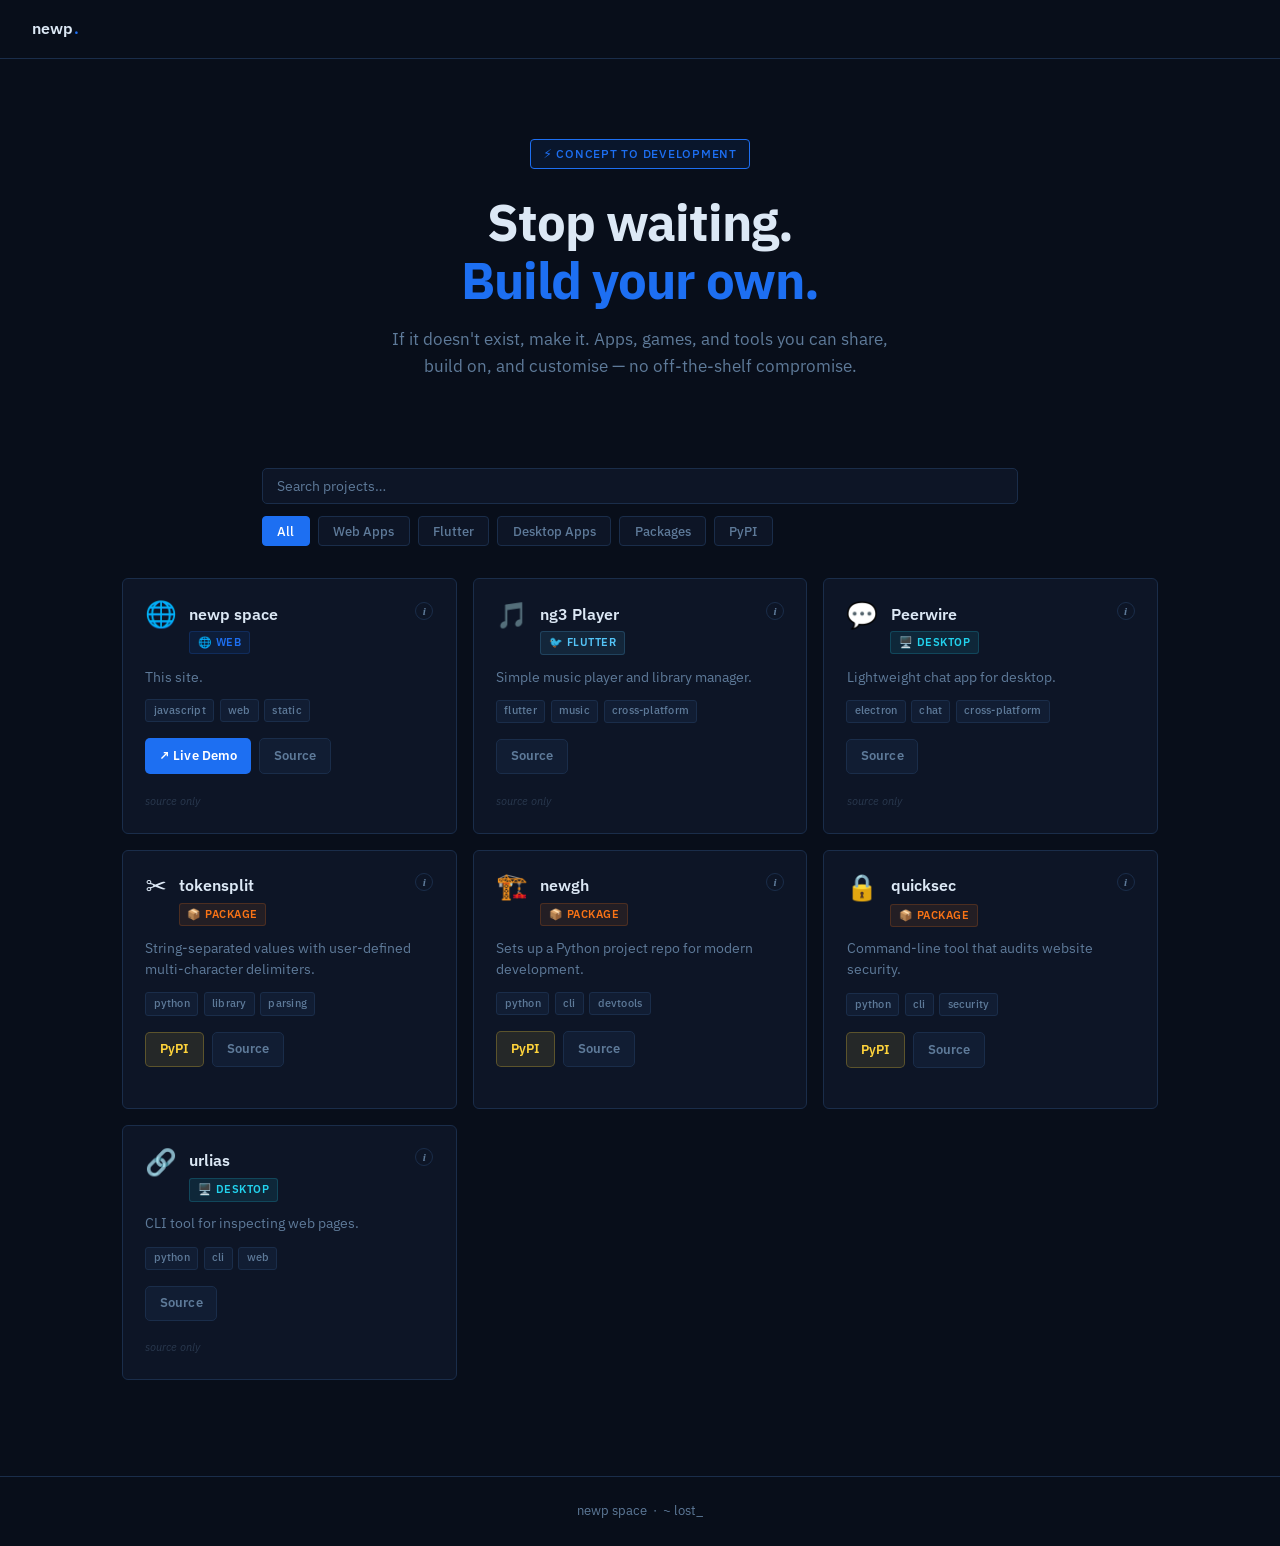
==== index.html @ 14f875a3 "feat: yellow PyPI buttons, add PyPI filter category Co-Authored-By: Claude Sonnet 4.6 <noreply@anthr" ====
<!DOCTYPE html>
<html lang="en">
<head>
  <meta charset="UTF-8" />
  <meta name="viewport" content="width=device-width, initial-scale=1.0" />
  <title>newp space — Apps</title>
  <meta name="description" content="A collection of apps, tools, and games." />
  <link rel="preconnect" href="https://fonts.googleapis.com" />
  <link rel="preconnect" href="https://fonts.gstatic.com" crossorigin />
  <link href="https://fonts.googleapis.com/css2?family=IBM+Plex+Sans:wght@400;500;600;700&display=swap" rel="stylesheet" />
  <link rel="stylesheet" href="assets/style.css" />
</head>
<body>

  <header>
    <a class="logo" href="#">newp<span>.</span></a>
    <nav></nav>
  </header>

  <main>
    <section class="hero">
      <div class="hero-badge">⚡ Concept to development</div>
      <h1>Stop waiting.<br><span class="accent">Build your own.</span></h1>
      <p>If it doesn't exist, make it. Apps, games, and tools you can share, build on, and customise — no off-the-shelf compromise.</p>
    </section>

    <section class="pinned-section">
      <div class="section-label">pinned</div>
      <div class="app-grid" id="pinned-grid"></div>
    </section>

    <div class="search-bar">
      <input type="search" id="search" placeholder="Search projects…" autocomplete="off" />
    </div>

    <div class="filter-bar">
      <button class="filter-btn active" data-filter="all">All</button>
      <button class="filter-btn" data-filter="web">Web Apps</button>
      <button class="filter-btn" data-filter="flutter">Flutter</button>
      <button class="filter-btn" data-filter="desktop">Desktop Apps</button>
      <button class="filter-btn" data-filter="package">Packages</button>
      <button class="filter-btn" data-filter="pypi">PyPI</button>
    </div>

    <section class="grid-section">
      <div class="app-grid" id="app-grid">
        <!-- populated by main.js -->
      </div>
    </section>
  </main>

  <footer>
    newp space &nbsp;·&nbsp; ~ lost_
  </footer>

  <!-- Flutter launch modal -->
  <div id="app-modal" class="modal" role="dialog" aria-modal="true" aria-label="App launcher" hidden>
    <div class="modal-bar">
      <span id="modal-title" class="modal-title"></span>
      <button class="modal-close" id="modal-close" aria-label="Close">✕</button>
    </div>
    <iframe id="modal-frame" class="modal-frame" title="App" allow="cross-origin-isolated"></iframe>
  </div>

  <script src="assets/projects.js"></script>
  <script src="assets/main.js"></script>
</body>
</html>
---- assets/style.css ----
*, *::before, *::after {
  box-sizing: border-box;
  margin: 0;
  padding: 0;
}

:root {
  --bg: #080e1a;
  --surface: #0d1526;
  --surface-2: #111d33;
  --border: #1a2d4a;
  --accent: #1d6ff2;
  --accent-hover: #1558cc;
  --accent-dim: #1d6ff215;
  --text: #dce8f5;
  --text-muted: #5e7a99;
  --green: #22c55e;
  --cyan: #22d3ee;
  --yellow: #ffd43b;
  --radius: 6px;
  --transition: 0.16s ease;
}

html {
  scroll-behavior: smooth;
}

body {
  background: var(--bg);
  color: var(--text);
  font-family: 'IBM Plex Sans', system-ui, -apple-system, sans-serif;
  min-height: 100vh;
  line-height: 1.6;
}

/* ── Header ── */
header {
  border-bottom: 1px solid var(--border);
  padding: 1rem 2rem;
  display: flex;
  align-items: center;
  justify-content: space-between;
  position: sticky;
  top: 0;
  background: var(--bg);
  z-index: 10;
}

.logo {
  font-weight: 600;
  font-size: 1rem;
  letter-spacing: 0.01em;
  color: var(--text);
  text-decoration: none;
}

.logo span {
  color: var(--accent);
}

nav a {
  color: var(--text-muted);
  text-decoration: none;
  font-size: 0.875rem;
  transition: color var(--transition);
}

nav a:hover {
  color: var(--text);
}

/* ── Hero ── */
.hero {
  max-width: 820px;
  margin: 0 auto;
  padding: 5rem 2rem 3rem;
  text-align: center;
}

.hero-badge {
  display: inline-flex;
  align-items: center;
  gap: 0.4rem;
  background: var(--accent-dim);
  border: 1px solid var(--accent);
  color: var(--accent);
  border-radius: 4px;
  padding: 0.25rem 0.75rem;
  font-size: 0.78rem;
  font-weight: 500;
  margin-bottom: 1.5rem;
  letter-spacing: 0.06em;
  text-transform: uppercase;
}

.hero h1 {
  font-size: clamp(2rem, 5vw, 3.2rem);
  font-weight: 700;
  letter-spacing: -0.02em;
  line-height: 1.15;
  margin-bottom: 1rem;
}

.hero h1 .accent {
  color: var(--accent);
}

.hero p {
  color: var(--text-muted);
  font-size: 1.05rem;
  max-width: 500px;
  margin: 0 auto 2.5rem;
  font-weight: 400;
}

/* ── Pinned section ── */
.pinned-section {
  max-width: 820px;
  margin: 0 auto;
  padding: 0 2rem 2rem;
}

.section-label {
  font-size: 0.72rem;
  font-weight: 600;
  letter-spacing: 0.08em;
  text-transform: uppercase;
  color: var(--text-muted);
  margin-bottom: 0.75rem;
}

/* ── Search bar ── */
.search-bar {
  max-width: 820px;
  margin: 0 auto;
  padding: 0 2rem 0.75rem;
}

.search-bar input {
  width: 100%;
  background: var(--surface);
  border: 1px solid var(--border);
  border-radius: 5px;
  color: var(--text);
  font-family: inherit;
  font-size: 0.88rem;
  padding: 0.5rem 0.9rem;
  outline: none;
  transition: border-color var(--transition);
  box-sizing: border-box;
}

.search-bar input::placeholder {
  color: var(--text-muted);
}

.search-bar input:focus {
  border-color: var(--accent);
}

/* ── Filter bar ── */
.filter-bar {
  max-width: 820px;
  margin: 0 auto;
  padding: 0 2rem 2rem;
  display: flex;
  gap: 0.5rem;
  flex-wrap: wrap;
}

.filter-btn {
  background: var(--surface);
  border: 1px solid var(--border);
  color: var(--text-muted);
  border-radius: 4px;
  padding: 0.35rem 0.9rem;
  font-size: 0.82rem;
  cursor: pointer;
  transition: all var(--transition);
  font-family: inherit;
  font-weight: 500;
}

.filter-btn:hover {
  border-color: var(--accent);
  color: var(--text);
}

.filter-btn.active {
  background: var(--accent);
  border-color: var(--accent);
  color: #fff;
}

/* ── App grid ── */
.grid-section {
  max-width: 1100px;
  margin: 0 auto;
  padding: 0 2rem 6rem;
}

.app-grid {
  display: grid;
  grid-template-columns: repeat(auto-fill, minmax(300px, 1fr));
  gap: 1rem;
}

/* ── App card ── */
.card {
  background: var(--surface);
  border: 1px solid var(--border);
  border-radius: var(--radius);
  padding: 1.4rem;
  display: flex;
  flex-direction: column;
  gap: 0.75rem;
  transition: border-color var(--transition), transform var(--transition), box-shadow var(--transition);
  animation: fadeUp 0.25s ease both;
}

.card:hover {
  border-color: var(--accent);
  transform: translateY(-2px);
  box-shadow: 0 6px 24px #1d6ff212;
}

@keyframes fadeUp {
  from { opacity: 0; transform: translateY(10px); }
  to   { opacity: 1; transform: translateY(0); }
}

.card-header {
  display: flex;
  align-items: flex-start;
  gap: 0.75rem;
}

.card-icon {
  font-size: 1.6rem;
  line-height: 1;
  flex-shrink: 0;
}

.card-title-group {
  flex: 1;
  min-width: 0;
}

.card-title {
  font-size: 0.975rem;
  font-weight: 600;
  white-space: nowrap;
  overflow: hidden;
  text-overflow: ellipsis;
}

.type-badge {
  display: inline-flex;
  align-items: center;
  gap: 0.3rem;
  font-size: 0.68rem;
  font-weight: 600;
  padding: 0.12rem 0.45rem;
  border-radius: 3px;
  margin-top: 0.3rem;
  letter-spacing: 0.05em;
  text-transform: uppercase;
}

.type-badge.web {
  background: #1d6ff218;
  color: var(--accent);
  border: 1px solid #1d6ff230;
}

.type-badge.desktop {
  background: #22d3ee18;
  color: var(--cyan);
  border: 1px solid #22d3ee30;
}

.type-badge.flutter {
  background: #54c5f818;
  color: #54c5f8;
  border: 1px solid #54c5f830;
}

.type-badge.package {
  background: #f9731618;
  color: #f97316;
  border: 1px solid #f9731630;
}

.card-desc {
  color: var(--text-muted);
  font-size: 0.855rem;
  flex: 1;
  line-height: 1.55;
}

.card-tags {
  display: flex;
  flex-wrap: wrap;
  gap: 0.35rem;
}

.tag {
  background: var(--surface-2);
  border: 1px solid var(--border);
  color: var(--text-muted);
  font-size: 0.7rem;
  padding: 0.1rem 0.45rem;
  border-radius: 3px;
  font-weight: 500;
  letter-spacing: 0.02em;
}

.card-date {
  font-size: 0.7rem;
  color: var(--text-muted);
  margin-top: 0.4rem;
  opacity: 0.7;
}

.date-source-only {
  font-style: italic;
  opacity: 0.5;
}

.card-links {
  display: flex;
  flex-wrap: wrap;
  gap: 0.5rem;
  margin-top: 0.25rem;
}

.btn {
  display: inline-flex;
  align-items: center;
  gap: 0.35rem;
  padding: 0.4rem 0.85rem;
  border-radius: 5px;
  font-size: 0.8rem;
  font-weight: 600;
  text-decoration: none;
  transition: all var(--transition);
  cursor: pointer;
  border: none;
  font-family: inherit;
  letter-spacing: 0.01em;
}

.btn-primary {
  background: var(--accent);
  color: #fff;
}

.btn-primary:hover {
  background: var(--accent-hover);
}

.btn-ghost {
  background: var(--surface-2);
  border: 1px solid var(--border);
  color: var(--text-muted);
}

.btn-ghost:hover {
  border-color: var(--accent);
  color: var(--text);
}

.btn-pypi {
  background: #ffd43b1a;
  border: 1px solid #ffd43b40;
  color: var(--yellow);
}

.btn-pypi:hover {
  background: #ffd43b2a;
  border-color: var(--yellow);
  color: var(--yellow);
}

/* ── Info button & install panel ── */
.info-btn {
  width: 18px;
  height: 18px;
  border-radius: 50%;
  border: 1.5px solid var(--border);
  background: none;
  color: var(--text-muted);
  font-size: 0.7rem;
  font-style: italic;
  font-weight: 700;
  font-family: serif;
  cursor: pointer;
  flex-shrink: 0;
  display: flex;
  align-items: center;
  justify-content: center;
  transition: all var(--transition);
  padding: 0;
}

.info-btn:hover,
.info-btn.active {
  border-color: var(--accent);
  color: var(--accent);
}

.card-install {
  display: none;
  background: var(--surface-2);
  border: 1px solid var(--border);
  border-radius: 5px;
  padding: 0.45rem 0.6rem;
  margin-bottom: 0.4rem;
  flex-direction: column;
  gap: 0.3rem;
}

.card-install.open {
  display: flex;
}

.install-line {
  display: flex;
  align-items: center;
  justify-content: space-between;
  gap: 0.5rem;
}

.install-line code {
  font-family: 'Courier New', monospace;
  font-size: 0.75rem;
  color: var(--accent);
  overflow: hidden;
  text-overflow: ellipsis;
  white-space: nowrap;
}

.copy-btn {
  background: none;
  border: 1px solid var(--border);
  border-radius: 3px;
  color: var(--text-muted);
  font-size: 0.68rem;
  font-family: inherit;
  padding: 0.1rem 0.4rem;
  cursor: pointer;
  flex-shrink: 0;
  transition: all var(--transition);
}

.copy-btn:hover {
  border-color: var(--accent);
  color: var(--accent);
}

/* ── Loading ring ── */
.loading-ring {
  display: inline-block;
  width: 16px;
  height: 16px;
  border: 2px solid var(--border);
  border-top-color: var(--accent);
  border-radius: 50%;
  animation: spin 0.7s linear infinite;
}

@keyframes spin {
  to { transform: rotate(360deg); }
}

/* ── Flutter modal ── */
.modal {
  position: fixed;
  inset: 0;
  z-index: 100;
  display: flex;
  flex-direction: column;
  background: var(--bg);
}

.modal[hidden] {
  display: none;
}

.modal-bar {
  display: flex;
  align-items: center;
  justify-content: space-between;
  padding: 0.6rem 1rem;
  border-bottom: 1px solid var(--border);
  background: var(--surface);
  flex-shrink: 0;
}

.modal-title {
  font-size: 0.875rem;
  font-weight: 600;
  color: var(--text-muted);
}

.modal-close {
  background: none;
  border: 1px solid var(--border);
  color: var(--text-muted);
  border-radius: 4px;
  width: 28px;
  height: 28px;
  cursor: pointer;
  font-size: 0.75rem;
  display: flex;
  align-items: center;
  justify-content: center;
  transition: all var(--transition);
  font-family: inherit;
}

.modal-close:hover {
  border-color: var(--accent);
  color: var(--text);
}

.modal-frame {
  flex: 1;
  border: none;
  width: 100%;
}

/* ── Empty state ── */
.empty-state {
  grid-column: 1 / -1;
  text-align: center;
  padding: 4rem 2rem;
  color: var(--text-muted);
}

.empty-state span {
  display: block;
  font-size: 2rem;
  margin-bottom: 0.75rem;
}

/* ── Footer ── */
footer {
  border-top: 1px solid var(--border);
  text-align: center;
  padding: 1.5rem 2rem;
  color: var(--text-muted);
  font-size: 0.8rem;
}

footer a {
  color: var(--text-muted);
  text-decoration: none;
  transition: color var(--transition);
}

footer a:hover {
  color: var(--text);
}

/* ── Responsive ── */
@media (max-width: 600px) {
  header {
    padding: 1rem;
  }
  .hero {
    padding: 3rem 1rem 2rem;
  }
  .filter-bar, .grid-section {
    padding-left: 1rem;
    padding-right: 1rem;
  }
}
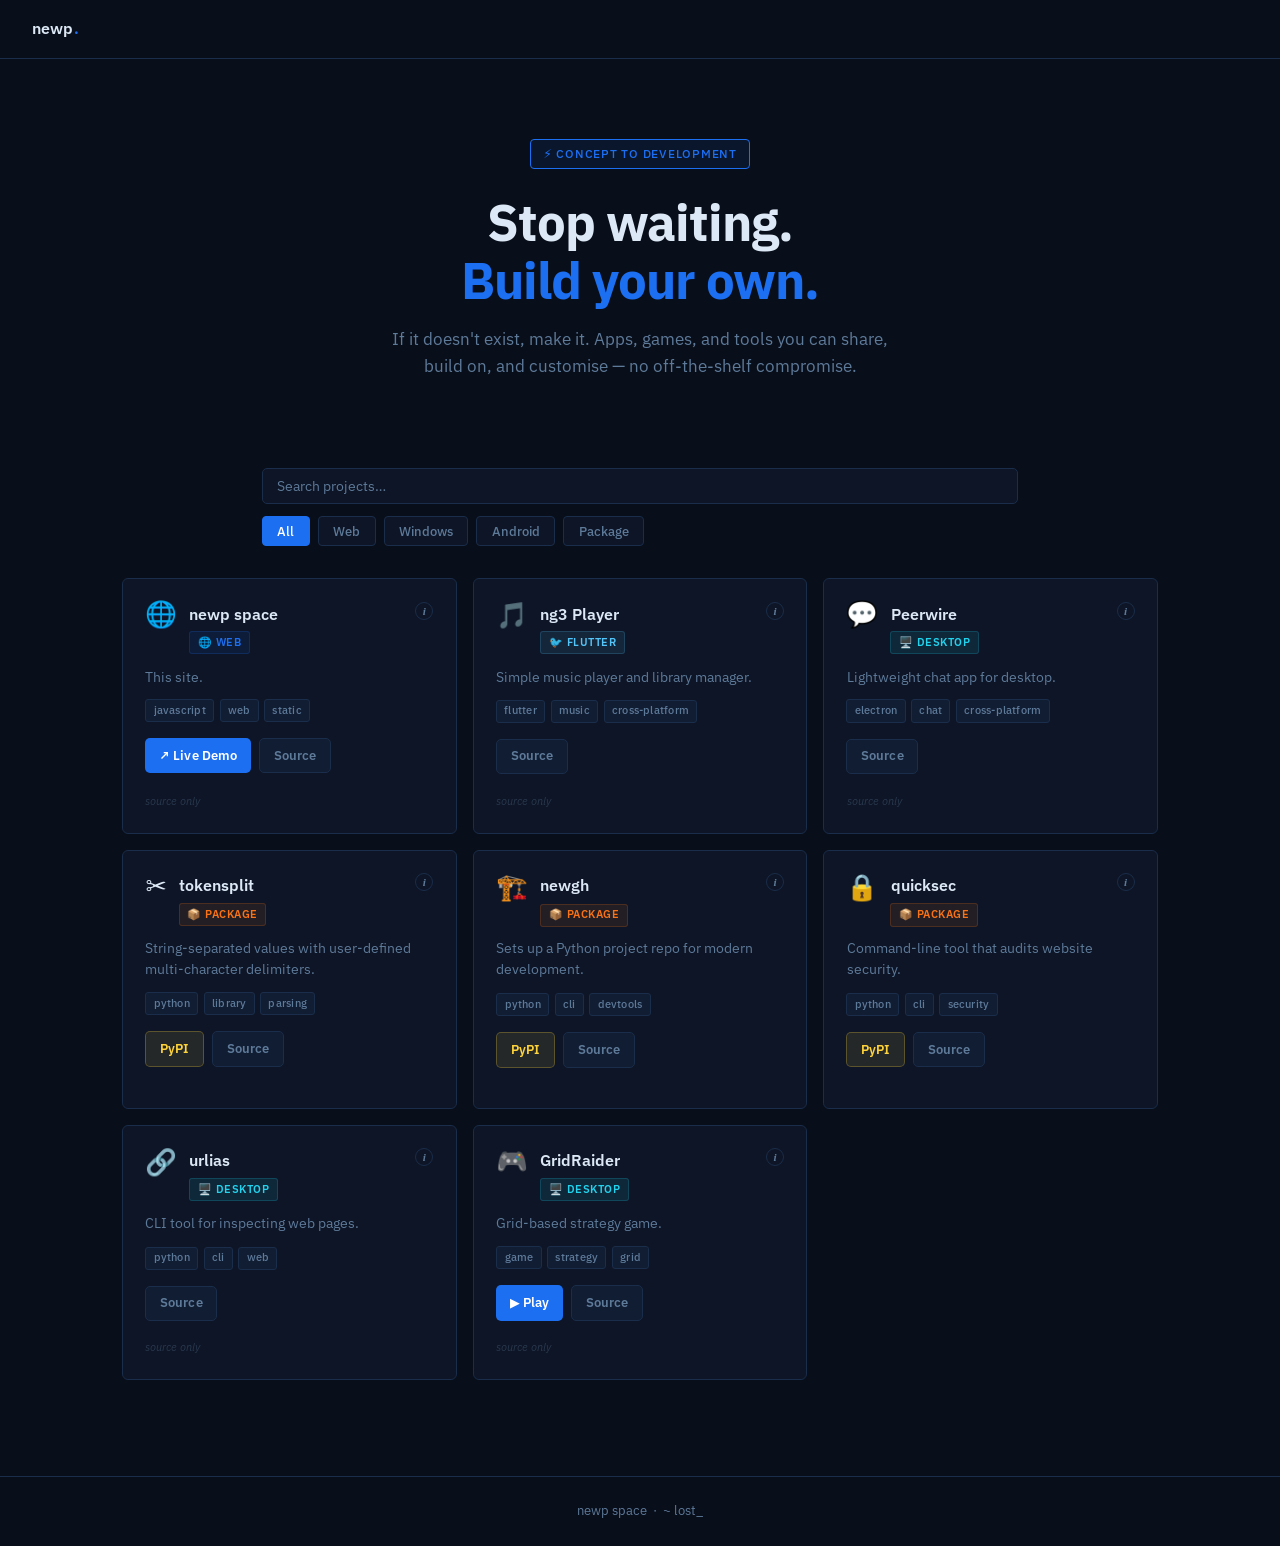
==== commit 38557fdf: "feat: replace tech-stack filters with deployment platform filters Co-Authored-By: Claude Sonnet 4.6 " ====
--- a/index.html
+++ b/index.html
@@ -35,11 +35,10 @@
 
     <div class="filter-bar">
       <button class="filter-btn active" data-filter="all">All</button>
-      <button class="filter-btn" data-filter="web">Web Apps</button>
-      <button class="filter-btn" data-filter="flutter">Flutter</button>
-      <button class="filter-btn" data-filter="desktop">Desktop Apps</button>
-      <button class="filter-btn" data-filter="package">Packages</button>
-      <button class="filter-btn" data-filter="pypi">PyPI</button>
+      <button class="filter-btn" data-filter="web">Web</button>
+      <button class="filter-btn" data-filter="windows">Windows</button>
+      <button class="filter-btn" data-filter="android">Android</button>
+      <button class="filter-btn" data-filter="package">Package</button>
     </div>
 
     <section class="grid-section">
--- a/assets/style.css
+++ b/assets/style.css
@@ -224,6 +224,11 @@
   box-shadow: 0 6px 24px #1d6ff212;
 }
 
+.card--highlighted {
+  border-color: var(--accent);
+  box-shadow: 0 0 0 3px var(--accent-dim);
+}
+
 @keyframes fadeUp {
   from { opacity: 0; transform: translateY(10px); }
   to   { opacity: 1; transform: translateY(0); }
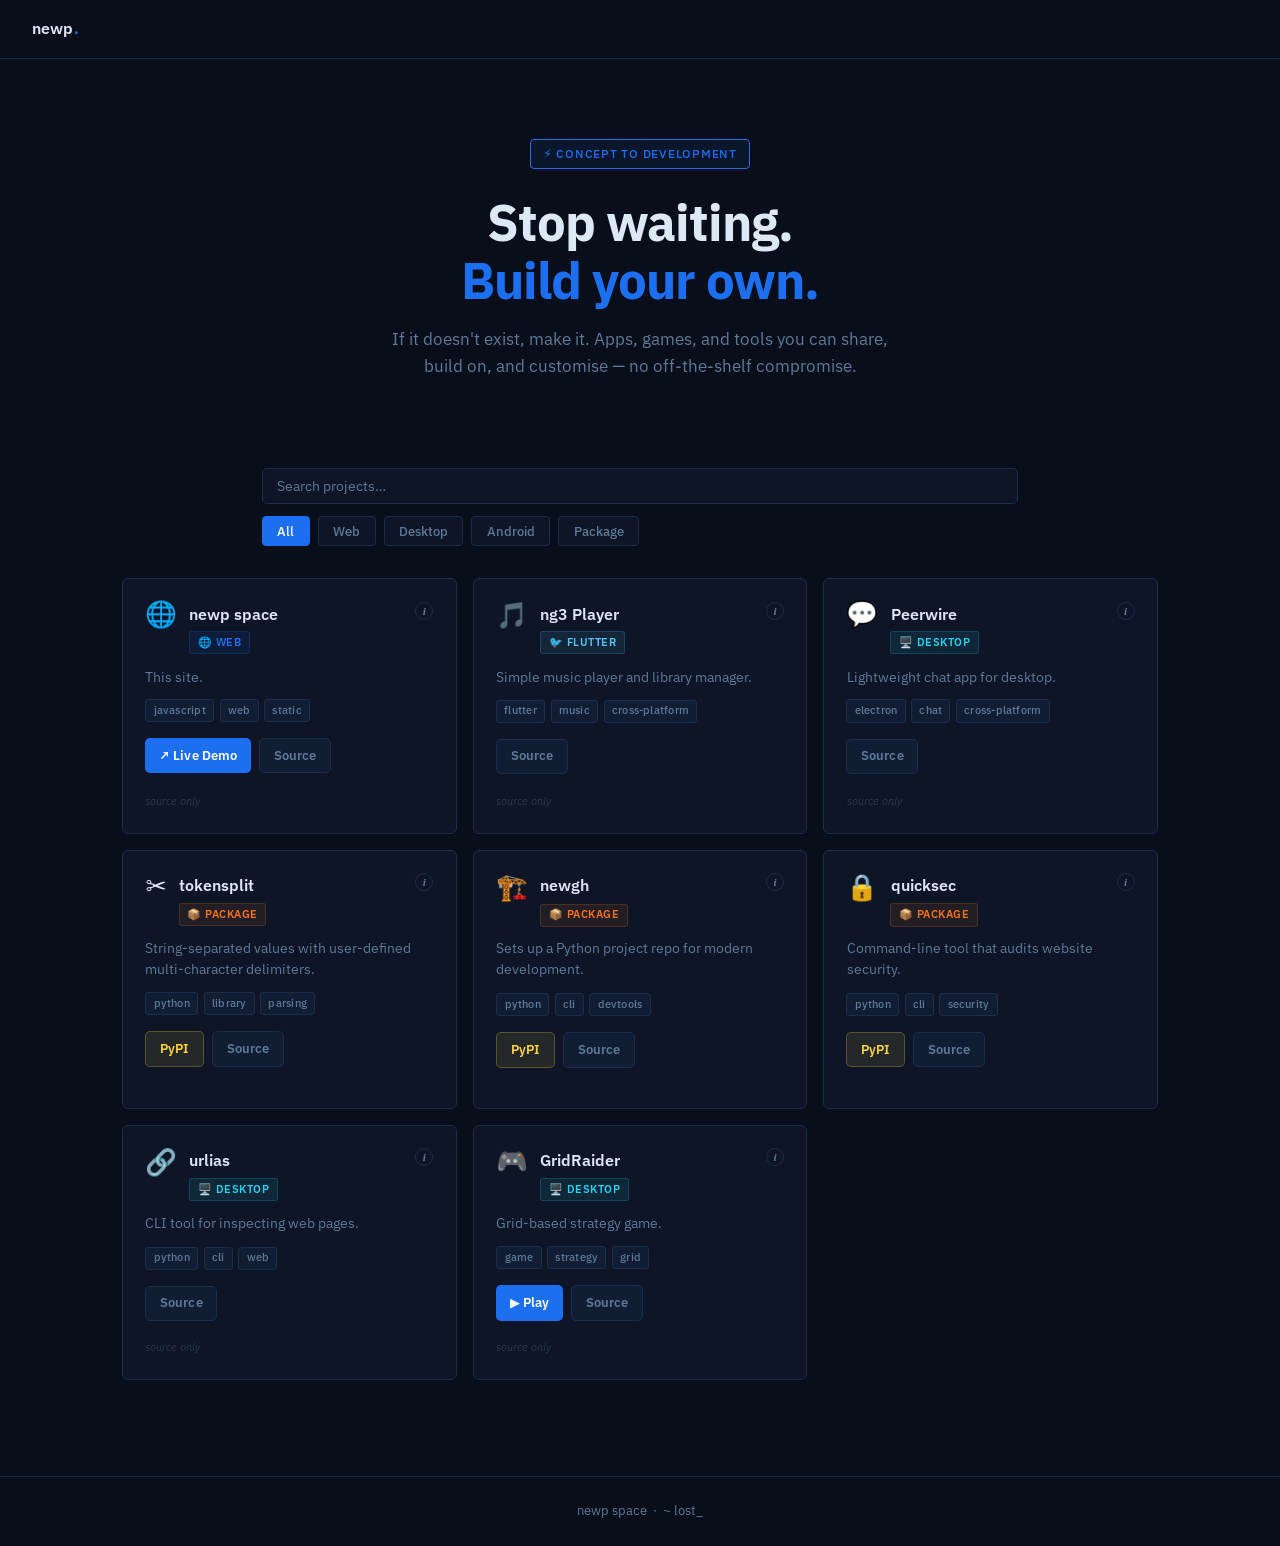
==== commit abbe33f2: "fix: rename Windows filter to Desktop (covers macOS, Linux, Windows) Co-Authored-By: Claude Sonnet 4" ====
--- a/index.html
+++ b/index.html
@@ -36,7 +36,7 @@
     <div class="filter-bar">
       <button class="filter-btn active" data-filter="all">All</button>
       <button class="filter-btn" data-filter="web">Web</button>
-      <button class="filter-btn" data-filter="windows">Windows</button>
+      <button class="filter-btn" data-filter="desktop">Desktop</button>
       <button class="filter-btn" data-filter="android">Android</button>
       <button class="filter-btn" data-filter="package">Package</button>
     </div>
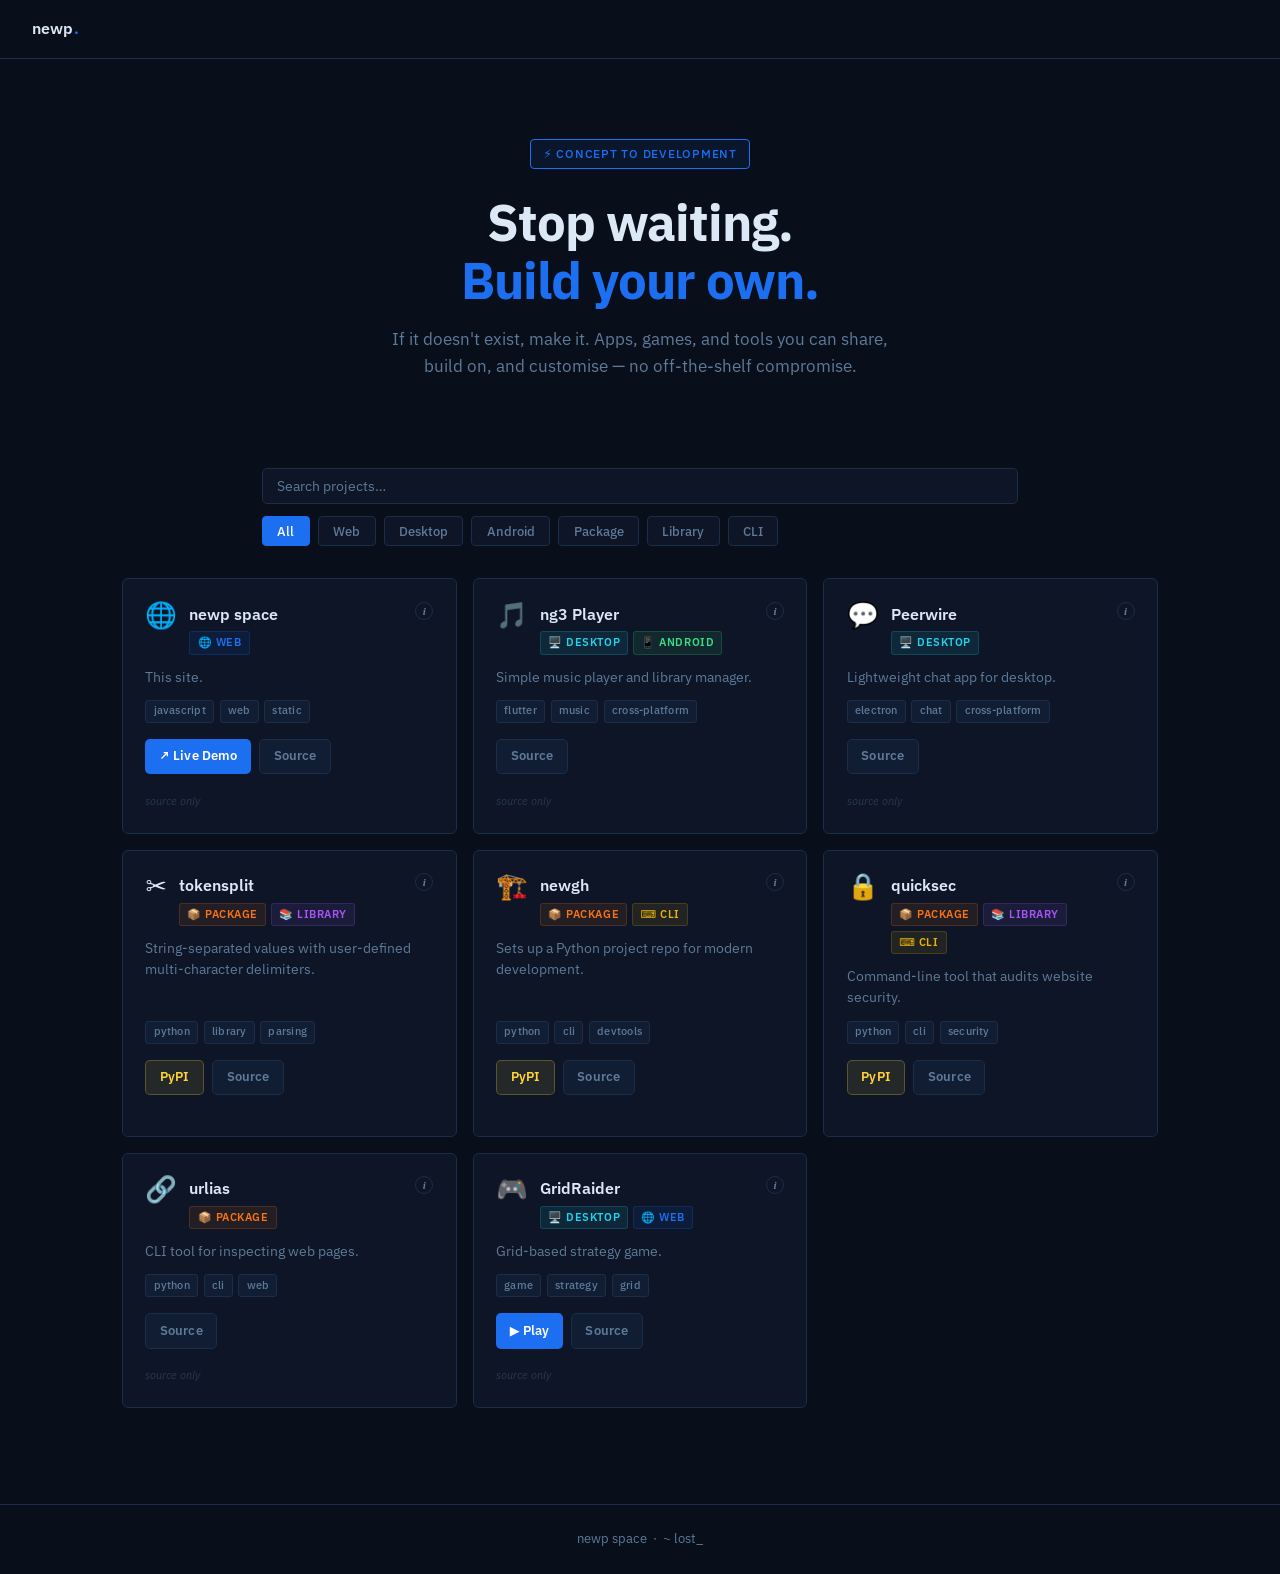
==== commit d38c70ff: "feat: add Library and CLI platform badges and filters Co-Authored-By: Claude Sonnet 4.6 <noreply@ant" ====
--- a/index.html
+++ b/index.html
@@ -39,6 +39,8 @@
       <button class="filter-btn" data-filter="desktop">Desktop</button>
       <button class="filter-btn" data-filter="android">Android</button>
       <button class="filter-btn" data-filter="package">Package</button>
+      <button class="filter-btn" data-filter="library">Library</button>
+      <button class="filter-btn" data-filter="cli">CLI</button>
     </div>
 
     <section class="grid-section">
--- a/assets/style.css
+++ b/assets/style.css
@@ -259,6 +259,13 @@
   text-overflow: ellipsis;
 }
 
+.card-badges {
+  display: flex;
+  flex-wrap: wrap;
+  gap: 0.3rem;
+  margin-top: 0.3rem;
+}
+
 .type-badge {
   display: inline-flex;
   align-items: center;
@@ -267,7 +274,6 @@
   font-weight: 600;
   padding: 0.12rem 0.45rem;
   border-radius: 3px;
-  margin-top: 0.3rem;
   letter-spacing: 0.05em;
   text-transform: uppercase;
 }
@@ -284,16 +290,28 @@
   border: 1px solid #22d3ee30;
 }
 
-.type-badge.flutter {
-  background: #54c5f818;
-  color: #54c5f8;
-  border: 1px solid #54c5f830;
+.type-badge.android {
+  background: #3ddc8418;
+  color: #3ddc84;
+  border: 1px solid #3ddc8430;
 }
 
 .type-badge.package {
   background: #f9731618;
   color: #f97316;
   border: 1px solid #f9731630;
+}
+
+.type-badge.library {
+  background: #a855f718;
+  color: #a855f7;
+  border: 1px solid #a855f730;
+}
+
+.type-badge.cli {
+  background: #eab30818;
+  color: #eab308;
+  border: 1px solid #eab30830;
 }
 
 .card-desc {
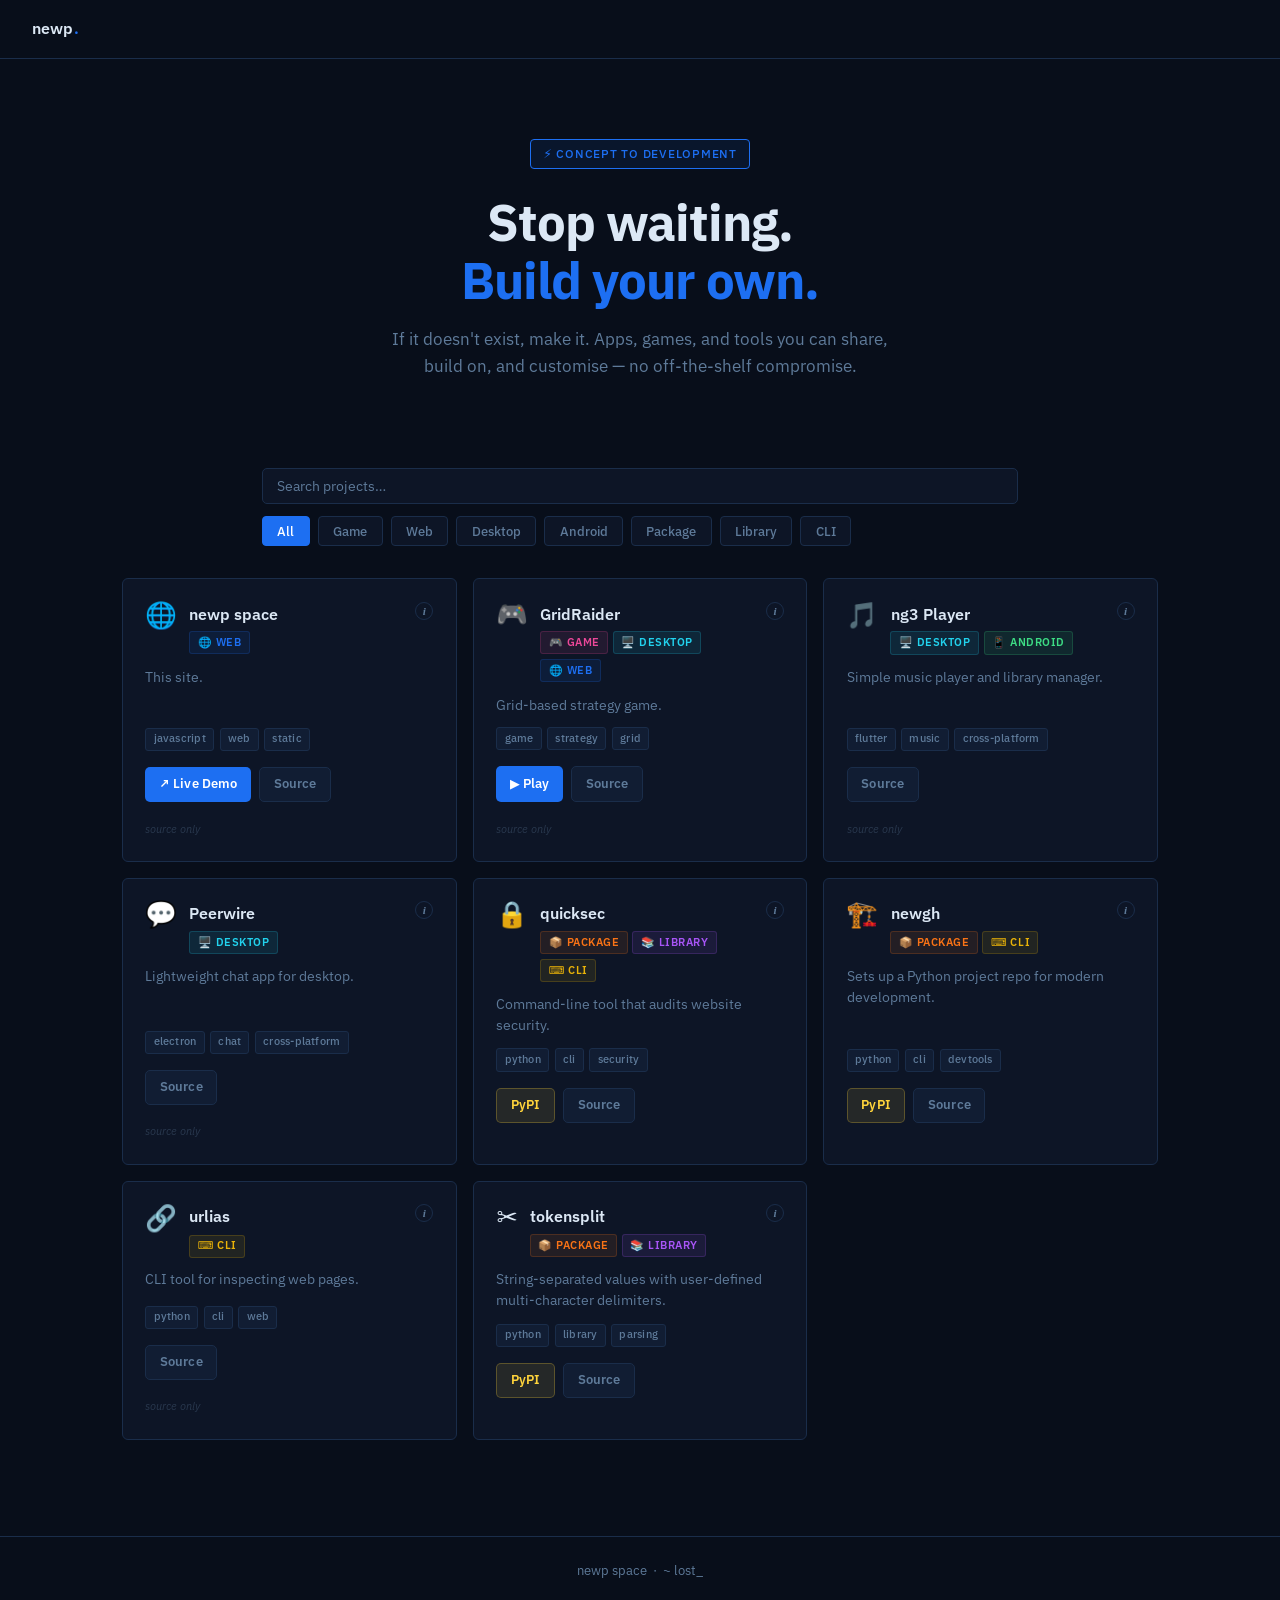
==== commit b618672b: "feat: add Game category and tag gridraider as game Co-Authored-By: Claude Sonnet 4.6 <noreply@anthro" ====
--- a/index.html
+++ b/index.html
@@ -35,6 +35,7 @@
 
     <div class="filter-bar">
       <button class="filter-btn active" data-filter="all">All</button>
+      <button class="filter-btn" data-filter="game">Game</button>
       <button class="filter-btn" data-filter="web">Web</button>
       <button class="filter-btn" data-filter="desktop">Desktop</button>
       <button class="filter-btn" data-filter="android">Android</button>
--- a/assets/style.css
+++ b/assets/style.css
@@ -278,6 +278,12 @@
   text-transform: uppercase;
 }
 
+.type-badge.game {
+  background: #ec489918;
+  color: #ec4899;
+  border: 1px solid #ec489930;
+}
+
 .type-badge.web {
   background: #1d6ff218;
   color: var(--accent);
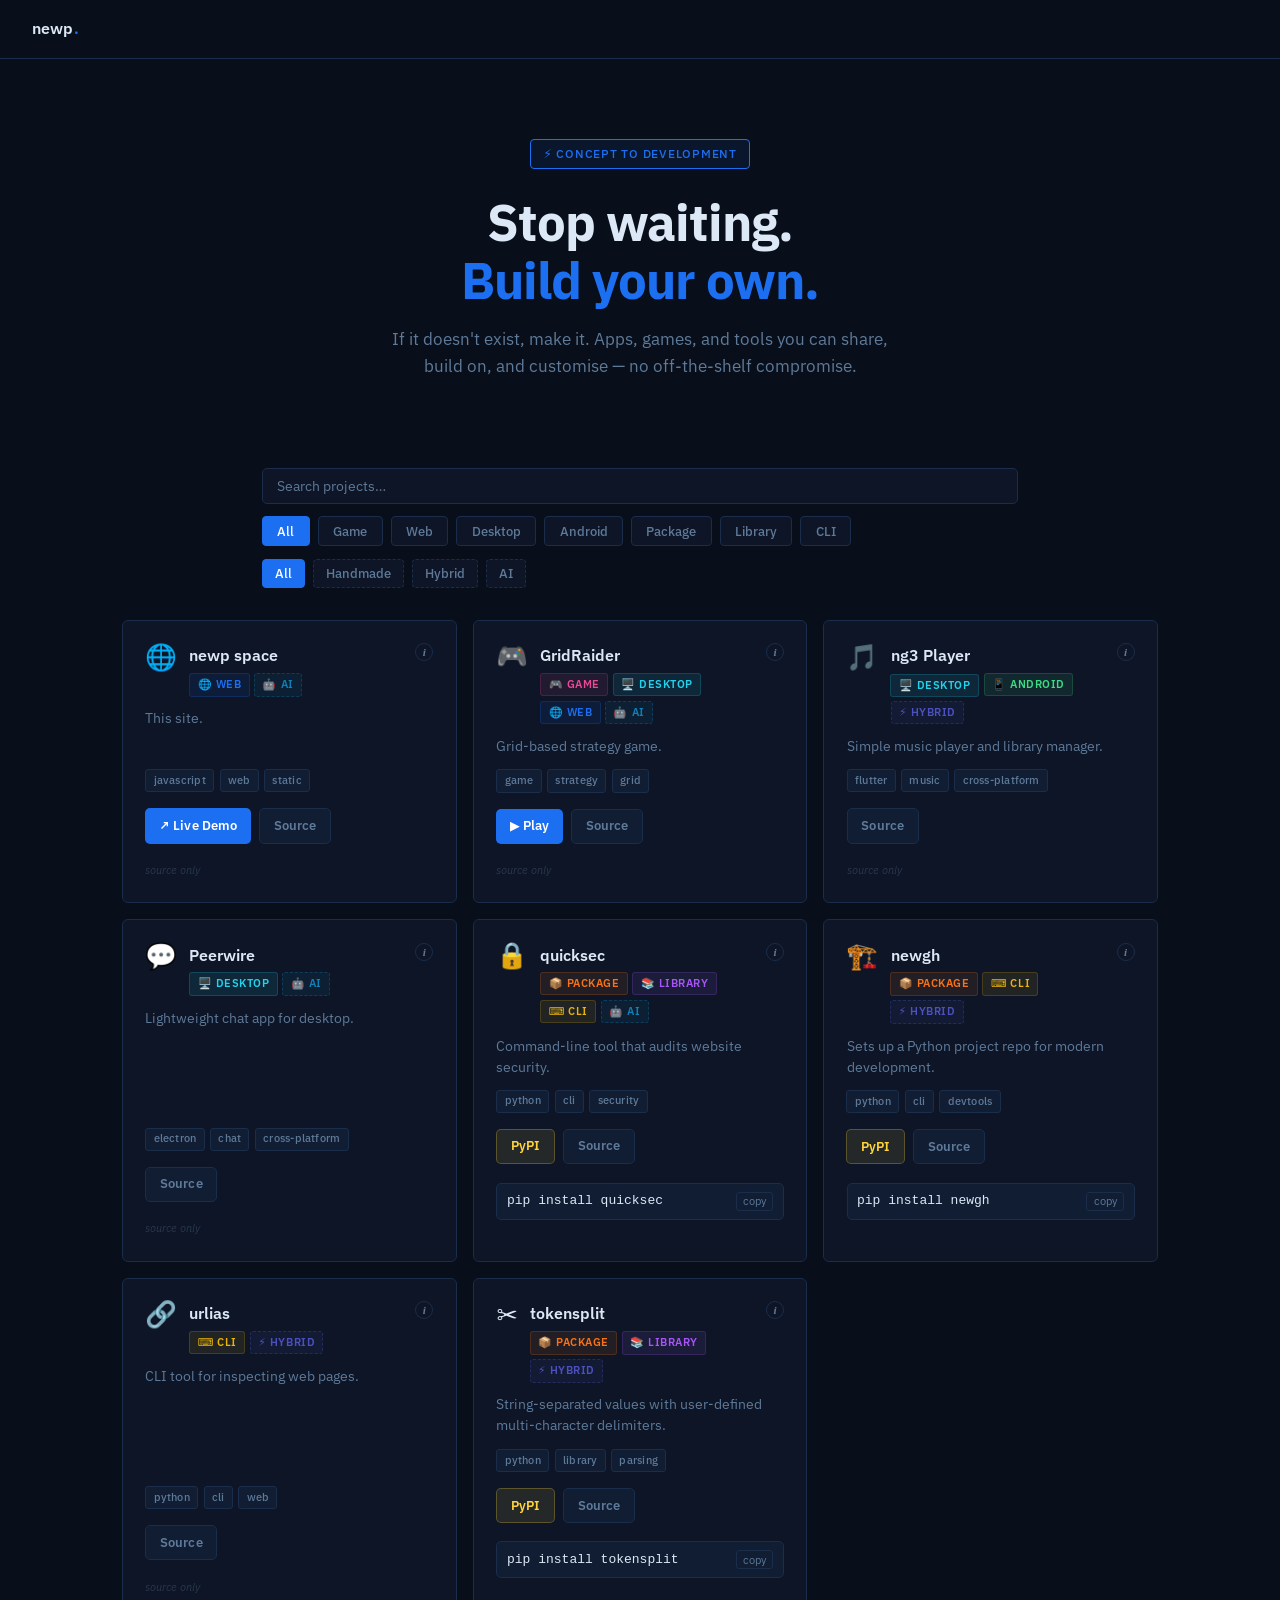
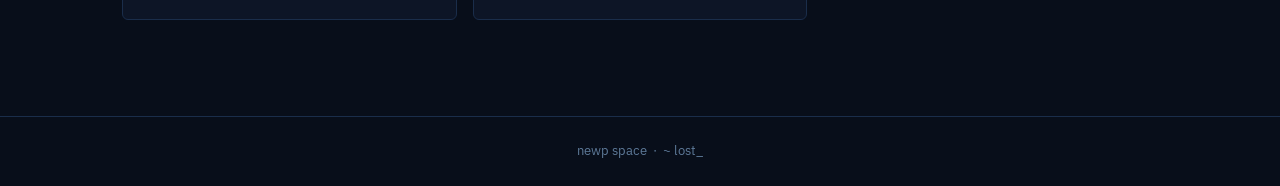
==== commit a60eed7a: "feat: add handmade/hybrid/ai sub-category badges and filter row Co-Authored-By: Claude Sonnet 4.6 <n" ====
--- a/index.html
+++ b/index.html
@@ -43,6 +43,12 @@
       <button class="filter-btn" data-filter="library">Library</button>
       <button class="filter-btn" data-filter="cli">CLI</button>
     </div>
+    <div class="filter-bar filter-bar--made">
+      <button class="made-filter-btn active" data-made="all">All</button>
+      <button class="made-filter-btn" data-made="handmade">Handmade</button>
+      <button class="made-filter-btn" data-made="hybrid">Hybrid</button>
+      <button class="made-filter-btn" data-made="ai">AI</button>
+    </div>
 
     <section class="grid-section">
       <div class="app-grid" id="app-grid">
--- a/assets/style.css
+++ b/assets/style.css
@@ -278,6 +278,65 @@
   text-transform: uppercase;
 }
 
+.made-badge {
+  display: inline-flex;
+  align-items: center;
+  font-size: 0.68rem;
+  font-weight: 600;
+  padding: 0.12rem 0.45rem;
+  border-radius: 3px;
+  letter-spacing: 0.05em;
+  text-transform: uppercase;
+  opacity: 0.75;
+}
+
+.made-badge.handmade {
+  background: #84cc1618;
+  color: #84cc16;
+  border: 1px dashed #84cc1650;
+}
+
+.made-badge.hybrid {
+  background: #6366f118;
+  color: #6366f1;
+  border: 1px dashed #6366f150;
+}
+
+.made-badge.ai {
+  background: #0ea5e918;
+  color: #0ea5e9;
+  border: 1px dashed #0ea5e950;
+}
+
+.filter-bar--made {
+  padding-top: 0;
+  margin-top: -1.2rem;
+}
+
+.made-filter-btn {
+  background: var(--surface);
+  border: 1px dashed var(--border);
+  color: var(--text-muted);
+  border-radius: 4px;
+  padding: 0.3rem 0.75rem;
+  font-size: 0.8rem;
+  cursor: pointer;
+  font-family: inherit;
+  font-weight: 500;
+}
+
+.made-filter-btn:hover {
+  border-color: var(--accent);
+  color: var(--text);
+}
+
+.made-filter-btn.active {
+  background: var(--accent);
+  border-color: var(--accent);
+  border-style: solid;
+  color: #fff;
+}
+
 .type-badge.game {
   background: #ec489918;
   color: #ec4899;
@@ -436,6 +495,18 @@
 .info-btn.active {
   border-color: var(--accent);
   color: var(--accent);
+}
+
+.card-pip {
+  display: flex;
+  align-items: center;
+  justify-content: space-between;
+  gap: 0.5rem;
+  background: var(--surface-2);
+  border: 1px solid var(--border);
+  border-radius: 5px;
+  padding: 0.45rem 0.6rem;
+  margin-top: 0.4rem;
 }
 
 .card-install {
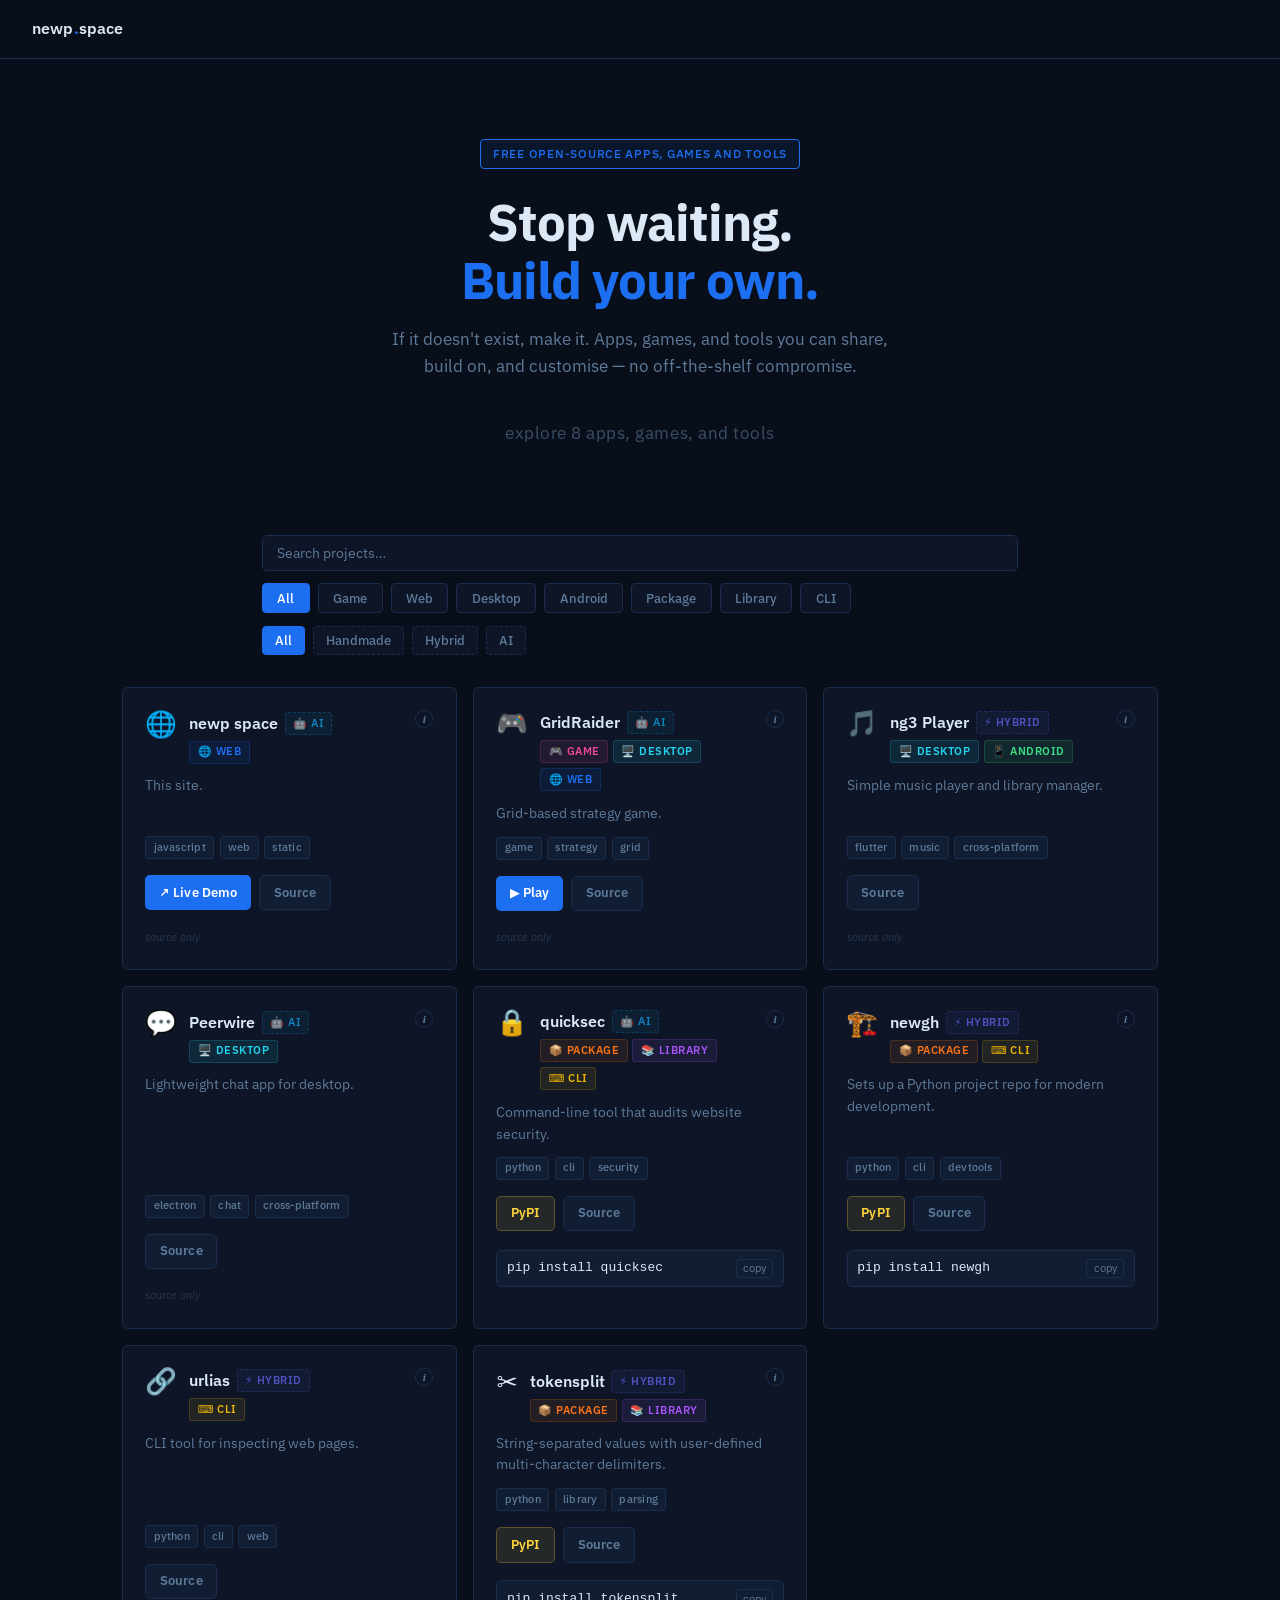
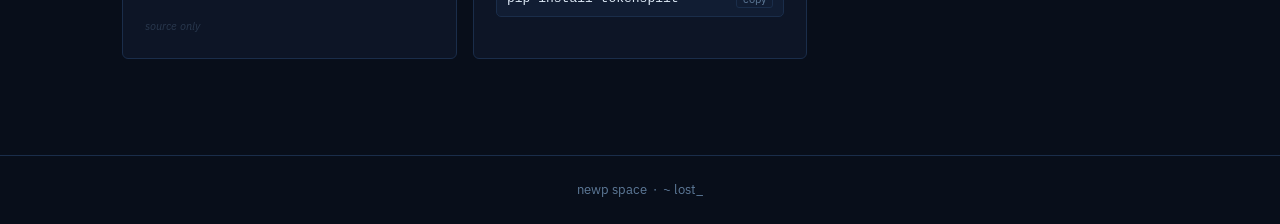
==== commit 2f2d79be: "feat: update hero badge, add stats line, fix logo to newp.space Co-Authored-By: Claude Sonnet 4.6 <n" ====
--- a/index.html
+++ b/index.html
@@ -13,15 +13,16 @@
 <body>
 
   <header>
-    <a class="logo" href="#">newp<span>.</span></a>
+    <a class="logo" href="#">newp<span>.</span>space</a>
     <nav></nav>
   </header>
 
   <main>
     <section class="hero">
-      <div class="hero-badge">⚡ Concept to development</div>
+      <div class="hero-badge">free open-source apps, games and tools</div>
       <h1>Stop waiting.<br><span class="accent">Build your own.</span></h1>
       <p>If it doesn't exist, make it. Apps, games, and tools you can share, build on, and customise — no off-the-shelf compromise.</p>
+      <p class="hero-stats" id="hero-stats"></p>
     </section>
 
     <section class="pinned-section">
--- a/assets/style.css
+++ b/assets/style.css
@@ -113,6 +113,14 @@
   font-weight: 400;
 }
 
+.hero-stats {
+  font-size: 0.85rem;
+  color: var(--text-muted);
+  opacity: 0.6;
+  margin-top: -1.5rem;
+  letter-spacing: 0.03em;
+}
+
 /* ── Pinned section ── */
 .pinned-section {
   max-width: 820px;
@@ -251,12 +259,20 @@
   min-width: 0;
 }
 
+.card-title-line {
+  display: flex;
+  align-items: center;
+  gap: 0.4rem;
+  min-width: 0;
+}
+
 .card-title {
   font-size: 0.975rem;
   font-weight: 600;
   white-space: nowrap;
   overflow: hidden;
   text-overflow: ellipsis;
+  min-width: 0;
 }
 
 .card-badges {
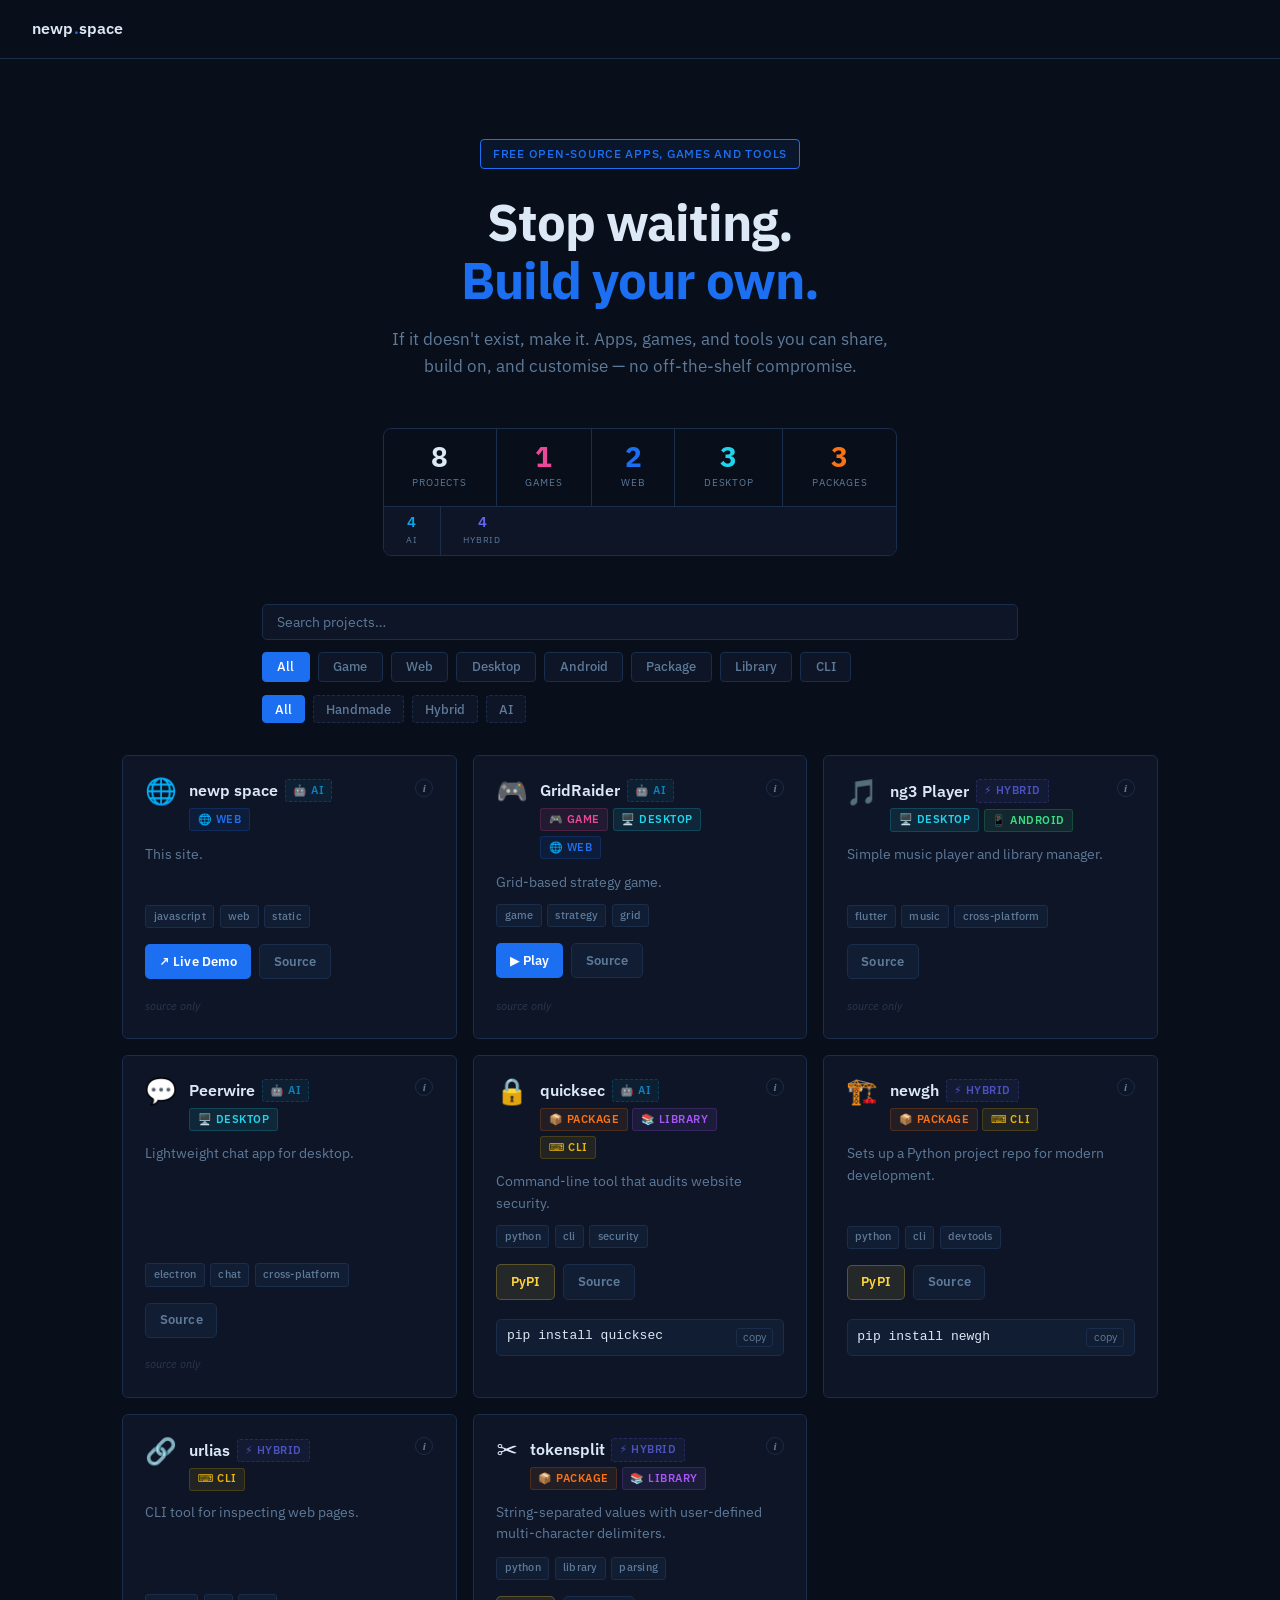
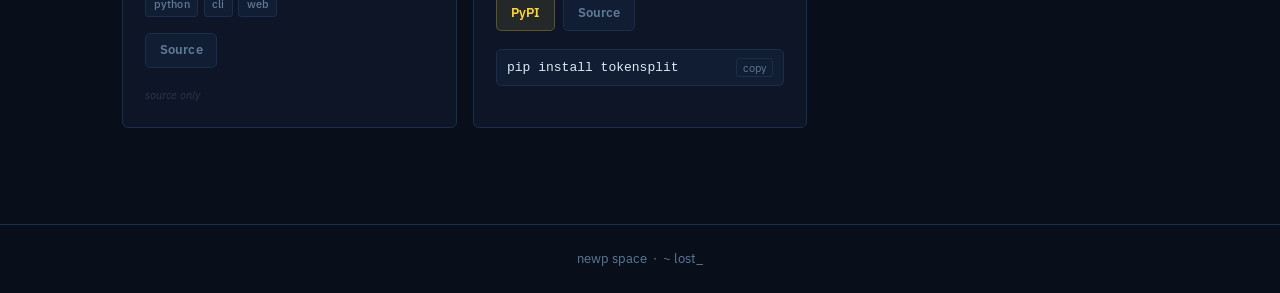
==== commit e38e45c6: "feat: larger stat bar with sub-row for AI/Hybrid/Handmade counts Co-Authored-By: Claude Sonnet 4.6 <" ====
--- a/index.html
+++ b/index.html
@@ -22,7 +22,7 @@
       <div class="hero-badge">free open-source apps, games and tools</div>
       <h1>Stop waiting.<br><span class="accent">Build your own.</span></h1>
       <p>If it doesn't exist, make it. Apps, games, and tools you can share, build on, and customise — no off-the-shelf compromise.</p>
-      <p class="hero-stats" id="hero-stats"></p>
+      <div class="hero-stats" id="hero-stats"></div>
     </section>
 
     <section class="pinned-section">
--- a/assets/style.css
+++ b/assets/style.css
@@ -114,11 +114,62 @@
 }
 
 .hero-stats {
-  font-size: 0.85rem;
-  color: var(--text-muted);
-  opacity: 0.6;
-  margin-top: -1.5rem;
-  letter-spacing: 0.03em;
+  display: inline-flex;
+  flex-direction: column;
+  border: 1px solid var(--border);
+  border-radius: 8px;
+  overflow: hidden;
+  margin-top: 0.5rem;
+}
+
+.hero-stats-row {
+  display: flex;
+  align-items: stretch;
+}
+
+.hero-stats-row--sub {
+  border-top: 1px solid var(--border);
+  background: var(--surface);
+}
+
+.hero-stat {
+  display: flex;
+  flex-direction: column;
+  align-items: center;
+  padding: 0.9rem 1.8rem;
+  gap: 0.25rem;
+}
+
+.hero-stats-row--sub .hero-stat {
+  padding: 0.45rem 1.4rem;
+}
+
+.hero-stat-sep {
+  width: 1px;
+  background: var(--border);
+}
+
+.hero-stat-n {
+  font-size: 1.75rem;
+  font-weight: 700;
+  line-height: 1;
+}
+
+.hero-stats-row--sub .hero-stat-n {
+  font-size: 0.95rem;
+  font-weight: 600;
+}
+
+.hero-stat-l {
+  font-size: 0.62rem;
+  color: var(--text-muted);
+  text-transform: uppercase;
+  letter-spacing: 0.08em;
+  white-space: nowrap;
+}
+
+.hero-stats-row--sub .hero-stat-l {
+  font-size: 0.57rem;
 }
 
 /* ── Pinned section ── */
